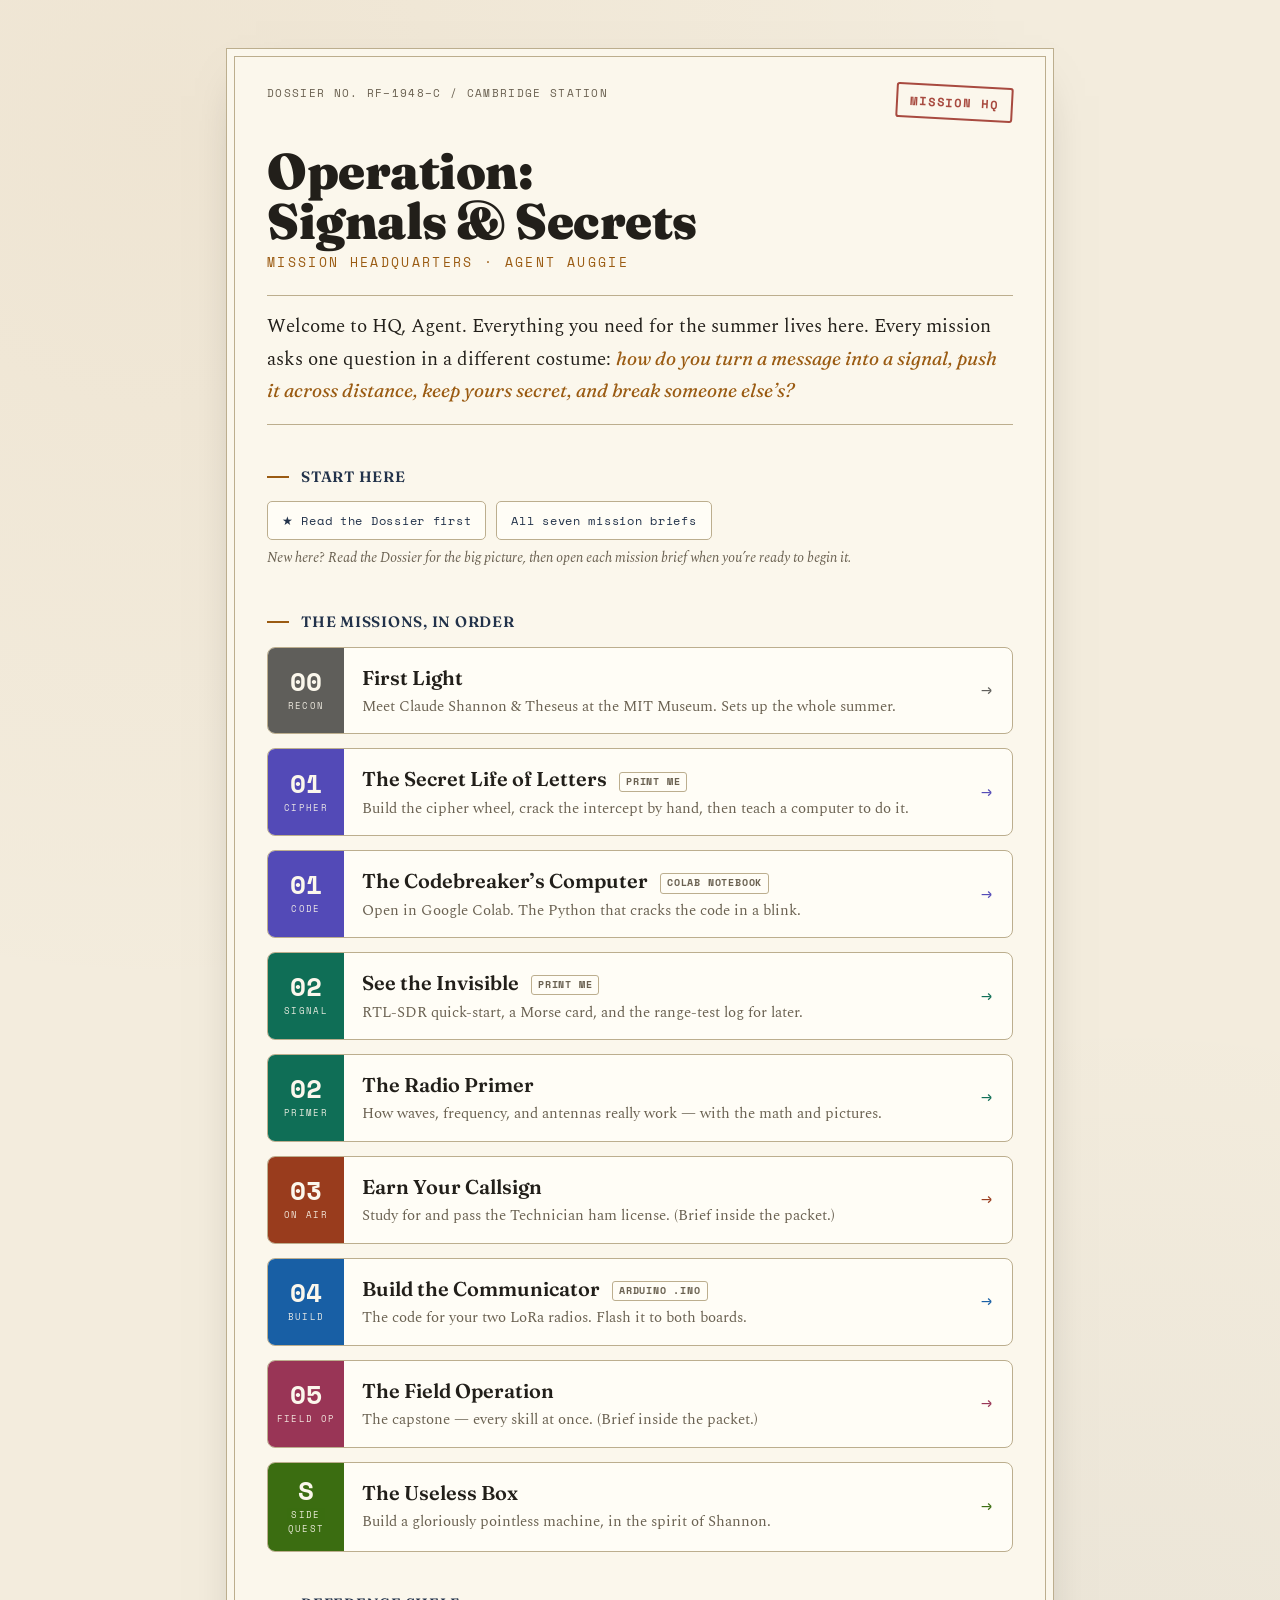
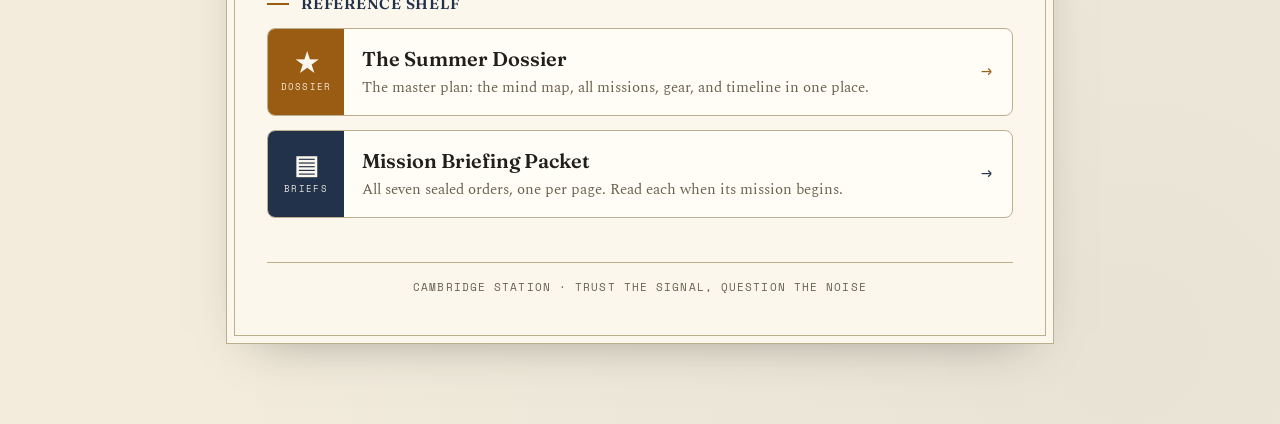
==== index.html @ da8d5117 "Operation: Signals & Secrets" ====
<!DOCTYPE html>
<html lang="en">
<head>
<meta charset="UTF-8">
<meta name="viewport" content="width=device-width, initial-scale=1.0">
<title>Operation: Signals &amp; Secrets — Mission HQ</title>
<link rel="preconnect" href="https://fonts.googleapis.com">
<link rel="preconnect" href="https://fonts.gstatic.com" crossorigin>
<link href="https://fonts.googleapis.com/css2?family=Fraunces:opsz,wght@9..144,400;9..144,600;9..144,900&family=Spectral:ital,wght@0,400;0,500;1,400&family=Space+Mono:wght@400;700&display=swap" rel="stylesheet">
<style>
  :root{
    --paper:#f3ecdd; --panel:#fbf7ec; --ink:#221f1a; --muted:#6a6151; --rule:#bcae8e;
    --amber:#9a5b12; --teal:#0f6e56; --stamp:#9a2d22; --navy:#22324a;
  }
  *{box-sizing:border-box}
  body{margin:0; background:var(--paper); color:var(--ink);
    font-family:'Spectral',Georgia,serif; font-size:17px; line-height:1.62;
    background-image:radial-gradient(circle at 12% 6%, rgba(154,91,18,.05), transparent 40%),
                     radial-gradient(circle at 88% 96%, rgba(34,50,74,.05), transparent 42%);}
  .sheet{max-width:880px; margin:0 auto; padding:48px 26px 80px;}
  .frame{border:1.5px solid var(--rule); padding:36px 40px 46px; background:var(--panel); position:relative;
    box-shadow:0 18px 50px -30px rgba(34,31,26,.5);}
  .frame::before{content:""; position:absolute; inset:7px; border:.5px solid var(--rule); pointer-events:none;}

  .topbar{display:flex; justify-content:space-between; align-items:flex-start; font-family:'Space Mono',monospace;
    font-size:11px; letter-spacing:.12em; text-transform:uppercase; color:var(--muted);}
  .stamp{border:2px solid var(--stamp); color:var(--stamp); padding:6px 12px; transform:rotate(3deg);
    font-family:'Space Mono',monospace; font-weight:700; font-size:12px; letter-spacing:.16em; border-radius:3px; opacity:.85;}

  h1{font-family:'Fraunces',serif; font-weight:900; font-size:50px; line-height:1.0; margin:26px 0 6px; letter-spacing:-.01em;}
  .sub{font-family:'Space Mono',monospace; font-size:13px; letter-spacing:.18em; text-transform:uppercase; color:var(--amber); margin-bottom:22px;}
  .lead{font-size:19px; line-height:1.6; border-top:.5px solid var(--rule); border-bottom:.5px solid var(--rule); padding:16px 0; margin-bottom:8px;}
  .lead .big{font-family:'Fraunces',serif; font-style:italic; color:var(--amber);}

  h2{font-family:'Fraunces',serif; font-weight:600; font-size:15px; letter-spacing:.05em; text-transform:uppercase;
    color:var(--navy); margin:40px 0 12px; display:flex; align-items:center; gap:12px;}
  h2::before{content:""; width:22px; height:2px; background:var(--amber);}

  .card{display:flex; align-items:stretch; gap:0; border:1px solid var(--rule); border-radius:8px; overflow:hidden;
    margin-bottom:14px; background:#fffdf6; text-decoration:none; color:inherit; transition:transform .12s, box-shadow .12s;}
  .card:hover{transform:translateY(-2px); box-shadow:0 10px 26px -18px rgba(34,31,26,.6);}
  .card .badge{flex:0 0 76px; background:var(--accent,#0f6e56); color:#fbf7ec; display:flex; flex-direction:column;
    align-items:center; justify-content:center; font-family:'Space Mono',monospace; padding:14px 6px;}
  .card .badge .n{font-weight:700; font-size:26px; line-height:1;}
  .card .badge .k{font-size:9px; letter-spacing:.14em; text-transform:uppercase; margin-top:5px; opacity:.9; text-align:center;}
  .card .body{padding:14px 18px; flex:1;}
  .card .body .t{font-family:'Fraunces',serif; font-weight:600; font-size:20px; margin:0 0 2px;}
  .card .body .d{font-size:14.5px; color:var(--muted); margin:0;}
  .card .go{align-self:center; padding:0 20px; font-family:'Space Mono',monospace; font-size:18px; color:var(--accent,#0f6e56);}

  .c-recon{--accent:#5f5e5a;} .c-cipher{--accent:#534ab7;} .c-signal{--accent:#0f6e56;}
  .c-onair{--accent:#993c1d;} .c-build{--accent:#185fa5;} .c-field{--accent:#993556;}
  .c-side{--accent:#3b6d11;} .c-doc{--accent:#9a5b12;} .c-navy{--accent:#22324a;}

  .filetag{display:inline-block; font-family:'Space Mono',monospace; font-size:10px; letter-spacing:.08em;
    text-transform:uppercase; color:var(--muted); border:1px solid var(--rule); border-radius:3px; padding:1px 6px; margin-left:8px; vertical-align:middle;}

  .startbar{display:flex; flex-wrap:wrap; gap:10px; margin:6px 0 4px;}
  .startbar a{font-family:'Space Mono',monospace; font-size:12px; letter-spacing:.06em; text-decoration:none;
    color:var(--navy); border:1px solid var(--rule); border-radius:5px; padding:9px 14px; background:#fffdf6; transition:background .15s;}
  .startbar a:hover{background:#efe7d4;}

  .note{font-size:13.5px; color:var(--muted); font-style:italic; margin-top:8px;}

  .foot{margin-top:44px; padding-top:16px; border-top:1.5px solid var(--rule); font-family:'Space Mono',monospace;
    font-size:11px; letter-spacing:.1em; text-transform:uppercase; color:var(--muted); text-align:center;}

  @media (max-width:620px){ h1{font-size:36px} .card .badge{flex-basis:60px} }
</style>
</head>
<body>
<div class="sheet">
<div class="frame">

  <div class="topbar">
    <div>Dossier No. RF&ndash;1948&ndash;C / Cambridge Station</div>
    <div class="stamp">Mission HQ</div>
  </div>

  <h1>Operation:<br>Signals &amp; Secrets</h1>
  <div class="sub">Mission Headquarters &middot; Agent Auggie</div>

  <p class="lead">Welcome to HQ, Agent. Everything you need for the summer lives here. Every mission asks one question in a different costume: <span class="big">how do you turn a message into a signal, push it across distance, keep yours secret, and break someone else&rsquo;s?</span></p>

  <h2>Start here</h2>
  <div class="startbar">
    <a href="dossier.html">&#9733; Read the Dossier first</a>
    <a href="briefs.html">All seven mission briefs</a>
  </div>
  <p class="note">New here? Read the Dossier for the big picture, then open each mission brief when you&rsquo;re ready to begin it.</p>

  <h2>The missions, in order</h2>

  <a class="card c-recon" href="briefs.html">
    <div class="badge"><div class="n">00</div><div class="k">Recon</div></div>
    <div class="body"><p class="t">First Light</p><p class="d">Meet Claude Shannon &amp; Theseus at the MIT Museum. Sets up the whole summer.</p></div>
    <div class="go">&rarr;</div>
  </a>

  <a class="card c-cipher" href="mission-01-kit.html">
    <div class="badge"><div class="n">01</div><div class="k">Cipher</div></div>
    <div class="body"><p class="t">The Secret Life of Letters <span class="filetag">Print me</span></p><p class="d">Build the cipher wheel, crack the intercept by hand, then teach a computer to do it.</p></div>
    <div class="go">&rarr;</div>
  </a>

  <a class="card c-cipher" href="mission-01-caesar-cracker.ipynb">
    <div class="badge"><div class="n">01</div><div class="k">Code</div></div>
    <div class="body"><p class="t">The Codebreaker&rsquo;s Computer <span class="filetag">Colab notebook</span></p><p class="d">Open in Google Colab. The Python that cracks the code in a blink.</p></div>
    <div class="go">&rarr;</div>
  </a>

  <a class="card c-signal" href="mission-02-field-pack.html">
    <div class="badge"><div class="n">02</div><div class="k">Signal</div></div>
    <div class="body"><p class="t">See the Invisible <span class="filetag">Print me</span></p><p class="d">RTL-SDR quick-start, a Morse card, and the range-test log for later.</p></div>
    <div class="go">&rarr;</div>
  </a>

  <a class="card c-signal" href="radio-primer.html">
    <div class="badge"><div class="n">02</div><div class="k">Primer</div></div>
    <div class="body"><p class="t">The Radio Primer</p><p class="d">How waves, frequency, and antennas really work &mdash; with the math and pictures.</p></div>
    <div class="go">&rarr;</div>
  </a>

  <a class="card c-onair" href="briefs.html">
    <div class="badge"><div class="n">03</div><div class="k">On Air</div></div>
    <div class="body"><p class="t">Earn Your Callsign</p><p class="d">Study for and pass the Technician ham license. (Brief inside the packet.)</p></div>
    <div class="go">&rarr;</div>
  </a>

  <a class="card c-build" href="mission-04-field-messenger.ino">
    <div class="badge"><div class="n">04</div><div class="k">Build</div></div>
    <div class="body"><p class="t">Build the Communicator <span class="filetag">Arduino .ino</span></p><p class="d">The code for your two LoRa radios. Flash it to both boards.</p></div>
    <div class="go">&rarr;</div>
  </a>

  <a class="card c-field" href="briefs.html">
    <div class="badge"><div class="n">05</div><div class="k">Field Op</div></div>
    <div class="body"><p class="t">The Field Operation</p><p class="d">The capstone &mdash; every skill at once. (Brief inside the packet.)</p></div>
    <div class="go">&rarr;</div>
  </a>

  <a class="card c-side" href="briefs.html">
    <div class="badge"><div class="n">S</div><div class="k">Side Quest</div></div>
    <div class="body"><p class="t">The Useless Box</p><p class="d">Build a gloriously pointless machine, in the spirit of Shannon.</p></div>
    <div class="go">&rarr;</div>
  </a>

  <h2>Reference shelf</h2>

  <a class="card c-doc" href="dossier.html">
    <div class="badge"><div class="n">&#9733;</div><div class="k">Dossier</div></div>
    <div class="body"><p class="t">The Summer Dossier</p><p class="d">The master plan: the mind map, all missions, gear, and timeline in one place.</p></div>
    <div class="go">&rarr;</div>
  </a>

  <a class="card c-navy" href="briefs.html">
    <div class="badge"><div class="n">&#9636;</div><div class="k">Briefs</div></div>
    <div class="body"><p class="t">Mission Briefing Packet</p><p class="d">All seven sealed orders, one per page. Read each when its mission begins.</p></div>
    <div class="go">&rarr;</div>
  </a>

  <div class="foot">Cambridge Station &middot; Trust the signal, question the noise</div>

</div>
</div>
</body>
</html>
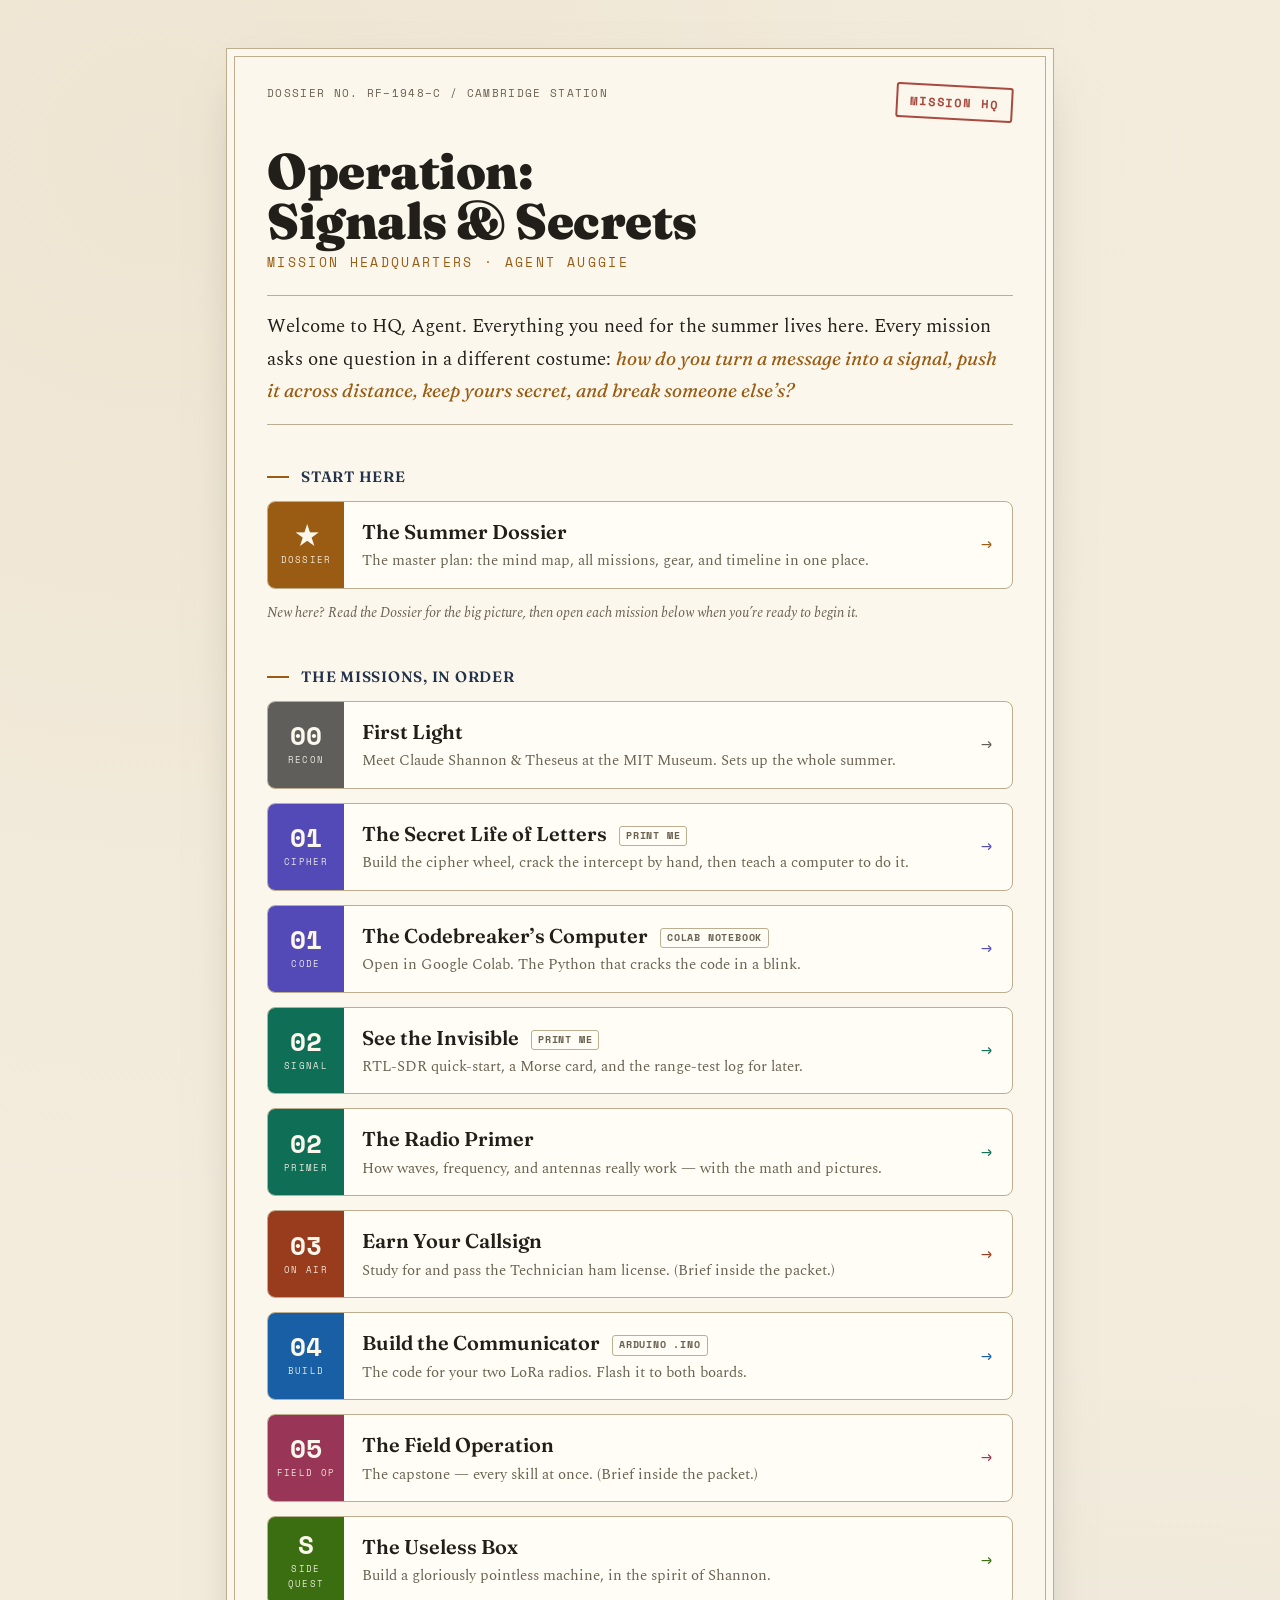
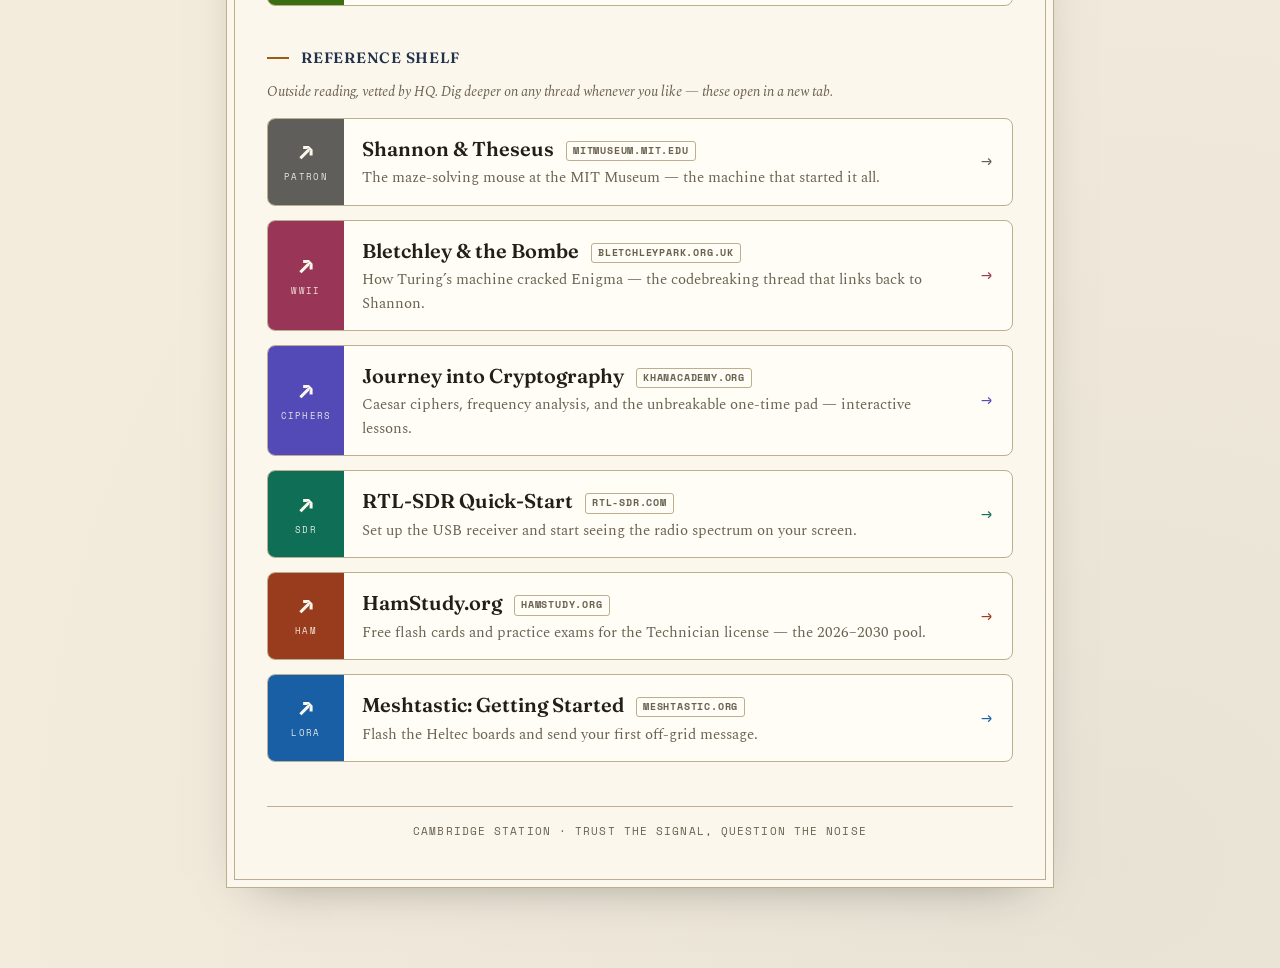
==== commit 4b8bbb35: "Simplify HQ: dossier under Start here, external reference shelf, drop briefs page Move the Summer Do" ====
--- a/index.html
+++ b/index.html
@@ -55,11 +55,6 @@
   .filetag{display:inline-block; font-family:'Space Mono',monospace; font-size:10px; letter-spacing:.08em;
     text-transform:uppercase; color:var(--muted); border:1px solid var(--rule); border-radius:3px; padding:1px 6px; margin-left:8px; vertical-align:middle;}
 
-  .startbar{display:flex; flex-wrap:wrap; gap:10px; margin:6px 0 4px;}
-  .startbar a{font-family:'Space Mono',monospace; font-size:12px; letter-spacing:.06em; text-decoration:none;
-    color:var(--navy); border:1px solid var(--rule); border-radius:5px; padding:9px 14px; background:#fffdf6; transition:background .15s;}
-  .startbar a:hover{background:#efe7d4;}
-
   .note{font-size:13.5px; color:var(--muted); font-style:italic; margin-top:8px;}
 
   .foot{margin-top:44px; padding-top:16px; border-top:1.5px solid var(--rule); font-family:'Space Mono',monospace;
@@ -83,15 +78,17 @@
   <p class="lead">Welcome to HQ, Agent. Everything you need for the summer lives here. Every mission asks one question in a different costume: <span class="big">how do you turn a message into a signal, push it across distance, keep yours secret, and break someone else&rsquo;s?</span></p>
 
   <h2>Start here</h2>
-  <div class="startbar">
-    <a href="dossier.html">&#9733; Read the Dossier first</a>
-    <a href="briefs.html">All seven mission briefs</a>
-  </div>
-  <p class="note">New here? Read the Dossier for the big picture, then open each mission brief when you&rsquo;re ready to begin it.</p>
+
+  <a class="card c-doc" href="dossier.html">
+    <div class="badge"><div class="n">&#9733;</div><div class="k">Dossier</div></div>
+    <div class="body"><p class="t">The Summer Dossier</p><p class="d">The master plan: the mind map, all missions, gear, and timeline in one place.</p></div>
+    <div class="go">&rarr;</div>
+  </a>
+  <p class="note">New here? Read the Dossier for the big picture, then open each mission below when you&rsquo;re ready to begin it.</p>
 
   <h2>The missions, in order</h2>
 
-  <a class="card c-recon" href="briefs.html">
+  <a class="card c-recon" href="mission-00.html">
     <div class="badge"><div class="n">00</div><div class="k">Recon</div></div>
     <div class="body"><p class="t">First Light</p><p class="d">Meet Claude Shannon &amp; Theseus at the MIT Museum. Sets up the whole summer.</p></div>
     <div class="go">&rarr;</div>
@@ -103,7 +100,7 @@
     <div class="go">&rarr;</div>
   </a>
 
-  <a class="card c-cipher" href="mission-01-caesar-cracker.ipynb">
+  <a class="card c-cipher" href="https://colab.research.google.com/github/akanwar/learnradio/blob/main/mission-01-caesar-cracker.ipynb" target="_blank" rel="noopener">
     <div class="badge"><div class="n">01</div><div class="k">Code</div></div>
     <div class="body"><p class="t">The Codebreaker&rsquo;s Computer <span class="filetag">Colab notebook</span></p><p class="d">Open in Google Colab. The Python that cracks the code in a blink.</p></div>
     <div class="go">&rarr;</div>
@@ -121,41 +118,66 @@
     <div class="go">&rarr;</div>
   </a>
 
-  <a class="card c-onair" href="briefs.html">
+  <a class="card c-onair" href="mission-03.html">
     <div class="badge"><div class="n">03</div><div class="k">On Air</div></div>
     <div class="body"><p class="t">Earn Your Callsign</p><p class="d">Study for and pass the Technician ham license. (Brief inside the packet.)</p></div>
     <div class="go">&rarr;</div>
   </a>
 
-  <a class="card c-build" href="mission-04-field-messenger.ino">
+  <a class="card c-build" href="https://github.com/akanwar/learnradio/blob/main/mission-04-field-messenger.ino" target="_blank" rel="noopener">
     <div class="badge"><div class="n">04</div><div class="k">Build</div></div>
     <div class="body"><p class="t">Build the Communicator <span class="filetag">Arduino .ino</span></p><p class="d">The code for your two LoRa radios. Flash it to both boards.</p></div>
     <div class="go">&rarr;</div>
   </a>
 
-  <a class="card c-field" href="briefs.html">
+  <a class="card c-field" href="mission-05.html">
     <div class="badge"><div class="n">05</div><div class="k">Field Op</div></div>
     <div class="body"><p class="t">The Field Operation</p><p class="d">The capstone &mdash; every skill at once. (Brief inside the packet.)</p></div>
     <div class="go">&rarr;</div>
   </a>
 
-  <a class="card c-side" href="briefs.html">
+  <a class="card c-side" href="mission-S.html">
     <div class="badge"><div class="n">S</div><div class="k">Side Quest</div></div>
     <div class="body"><p class="t">The Useless Box</p><p class="d">Build a gloriously pointless machine, in the spirit of Shannon.</p></div>
     <div class="go">&rarr;</div>
   </a>
 
   <h2>Reference shelf</h2>
+  <p class="note">Outside reading, vetted by HQ. Dig deeper on any thread whenever you like &mdash; these open in a new tab.</p>
 
-  <a class="card c-doc" href="dossier.html">
-    <div class="badge"><div class="n">&#9733;</div><div class="k">Dossier</div></div>
-    <div class="body"><p class="t">The Summer Dossier</p><p class="d">The master plan: the mind map, all missions, gear, and timeline in one place.</p></div>
+  <a class="card c-recon" href="https://mitmuseum.mit.edu/collections/object/2007.030.001" target="_blank" rel="noopener">
+    <div class="badge"><div class="n">&#8599;</div><div class="k">Patron</div></div>
+    <div class="body"><p class="t">Shannon &amp; Theseus <span class="filetag">mitmuseum.mit.edu</span></p><p class="d">The maze-solving mouse at the MIT Museum &mdash; the machine that started it all.</p></div>
     <div class="go">&rarr;</div>
   </a>
 
-  <a class="card c-navy" href="briefs.html">
-    <div class="badge"><div class="n">&#9636;</div><div class="k">Briefs</div></div>
-    <div class="body"><p class="t">Mission Briefing Packet</p><p class="d">All seven sealed orders, one per page. Read each when its mission begins.</p></div>
+  <a class="card c-field" href="https://www.bletchleypark.org.uk/our-story/6-facts-about-the-bombe/" target="_blank" rel="noopener">
+    <div class="badge"><div class="n">&#8599;</div><div class="k">WWII</div></div>
+    <div class="body"><p class="t">Bletchley &amp; the Bombe <span class="filetag">bletchleypark.org.uk</span></p><p class="d">How Turing&rsquo;s machine cracked Enigma &mdash; the codebreaking thread that links back to Shannon.</p></div>
+    <div class="go">&rarr;</div>
+  </a>
+
+  <a class="card c-cipher" href="https://www.khanacademy.org/computing/computer-science/cryptography/crypt/pi/caesar-cipher-exploration" target="_blank" rel="noopener">
+    <div class="badge"><div class="n">&#8599;</div><div class="k">Ciphers</div></div>
+    <div class="body"><p class="t">Journey into Cryptography <span class="filetag">khanacademy.org</span></p><p class="d">Caesar ciphers, frequency analysis, and the unbreakable one-time pad &mdash; interactive lessons.</p></div>
+    <div class="go">&rarr;</div>
+  </a>
+
+  <a class="card c-signal" href="https://www.rtl-sdr.com/rtl-sdr-quick-start-guide/" target="_blank" rel="noopener">
+    <div class="badge"><div class="n">&#8599;</div><div class="k">SDR</div></div>
+    <div class="body"><p class="t">RTL-SDR Quick-Start <span class="filetag">rtl-sdr.com</span></p><p class="d">Set up the USB receiver and start seeing the radio spectrum on your screen.</p></div>
+    <div class="go">&rarr;</div>
+  </a>
+
+  <a class="card c-onair" href="https://hamstudy.org/" target="_blank" rel="noopener">
+    <div class="badge"><div class="n">&#8599;</div><div class="k">Ham</div></div>
+    <div class="body"><p class="t">HamStudy.org <span class="filetag">hamstudy.org</span></p><p class="d">Free flash cards and practice exams for the Technician license &mdash; the 2026&ndash;2030 pool.</p></div>
+    <div class="go">&rarr;</div>
+  </a>
+
+  <a class="card c-build" href="https://meshtastic.org/docs/getting-started/" target="_blank" rel="noopener">
+    <div class="badge"><div class="n">&#8599;</div><div class="k">LoRa</div></div>
+    <div class="body"><p class="t">Meshtastic: Getting Started <span class="filetag">meshtastic.org</span></p><p class="d">Flash the Heltec boards and send your first off-grid message.</p></div>
     <div class="go">&rarr;</div>
   </a>
 
